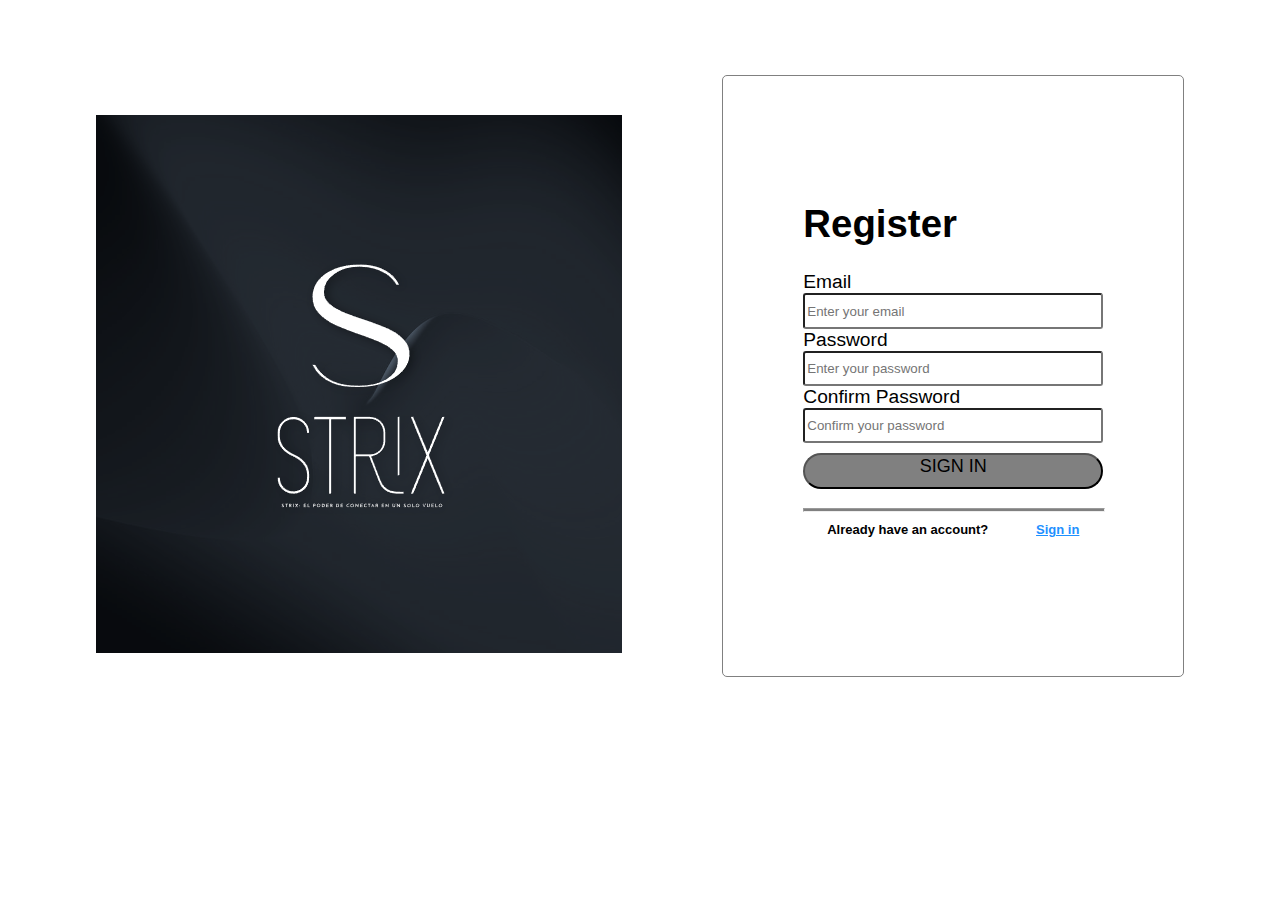
==== 03_Implementation/views/login-register/register.html @ 0e138a02 "Merge pull request #19 from SilverFlin/MoonArt7-Login-Register" ====
<!DOCTYPE html>
<html lang="en">
  <head>
    <meta charset="UTF-8" />
    <meta name="viewport" content="width=device-width, initial-scale=1.0" />
    <title>Register</title>
    <link rel="stylesheet" href="register.css" />
  </head>

  <body>
    <div class="grid-register-container">
      <div class="image-logotype">
        <img src="strix.png" alt="logotype" class="logotype" />
      </div>

      <form action="example.php" class="register-form">
        <div class="register-title"><h1>Register</h1></div>

        <div class="email-input">
          <label for="email">Email</label>
          <input type="email" id="email" placeholder="Enter your email" />
        </div>

        <div class="password-input">
          <label for="password">Password</label>
          <input
            type="password"
            id="password"
            placeholder="Enter your password"
          />
        </div>

        <div class="confirm-password-input">
          <label for="confirm-password">Confirm Password</label>
          <input
            type="password"
            id="confirm-password"
            placeholder="Confirm your password"
          />
        </div>

        <div class="submit-button">
          <button type="submit" id="button-sign-up">SIGN IN</button>
          <hr id="bar" />
        </div>
        <nav class="log-up">
          <label for="joinnow" id="label-join-now"
            >Already have an account?</label
          >
          <a href="" id="link-join-now">Sign in</a>
        </nav>
      </form>
    </div>
  </body>
</html>
---- 03_Implementation/views/login-register/register.css ----
body {
  background-color: white;
  margin: 15px;
  font-size: larger;
  font-family: sans-serif;
}

@media (max-width: 1100px) {
  .image-logotype {
    display: none;
  }
}

input {
  border-radius: 3px;
  height: 30px;
}

.grid-register-container {
  display: flex;
  justify-content: space-evenly;
  align-content: center;
  margin-left: -20px;
  margin-right: -20px;
}

.register-form {
  display: flex;
  flex-direction: column;
  justify-content: space-between;
  border: solid grey 1px;
  margin-top: 60px;
  padding-top: 100px;
  padding-bottom: 150px;
  padding-left: 80px;
  padding-right: 80px;
  border-radius: 5px;
  width: 300px;
  height: 350px;
}

.image-logotype {
  padding-top: 100px;
  padding-bottom: 50px;
  border-radius: 5px;
}

.email-input {
  display: contents;
}

.password-input {
  display: contents;
}

.confirm-password-input {
  display: contents;
}

.submit-button {
  display: contents;
}

.confirm-confirm-input {
  display: contents;
}

#button-sign-up {
  margin-top: 10px;
  margin-bottom: 10px;
  border-radius: 20px;
  background-color: gray;
  padding-bottom: 10px;
  font-size: large;
}

.image-register {
  margin-top: -50px;
}

#label-join-now {
  font-size: small;
  font-weight: bold;
}

#link-join-now {
  color: dodgerblue;
  font-size: small;
  font-weight: bold;
}

.log-up {
  display: flex;
  justify-content: space-around;
  height: 4px;
}

#bar {
  color: black;
  background: grey;
  width: 300px;
  height: 2px;
}
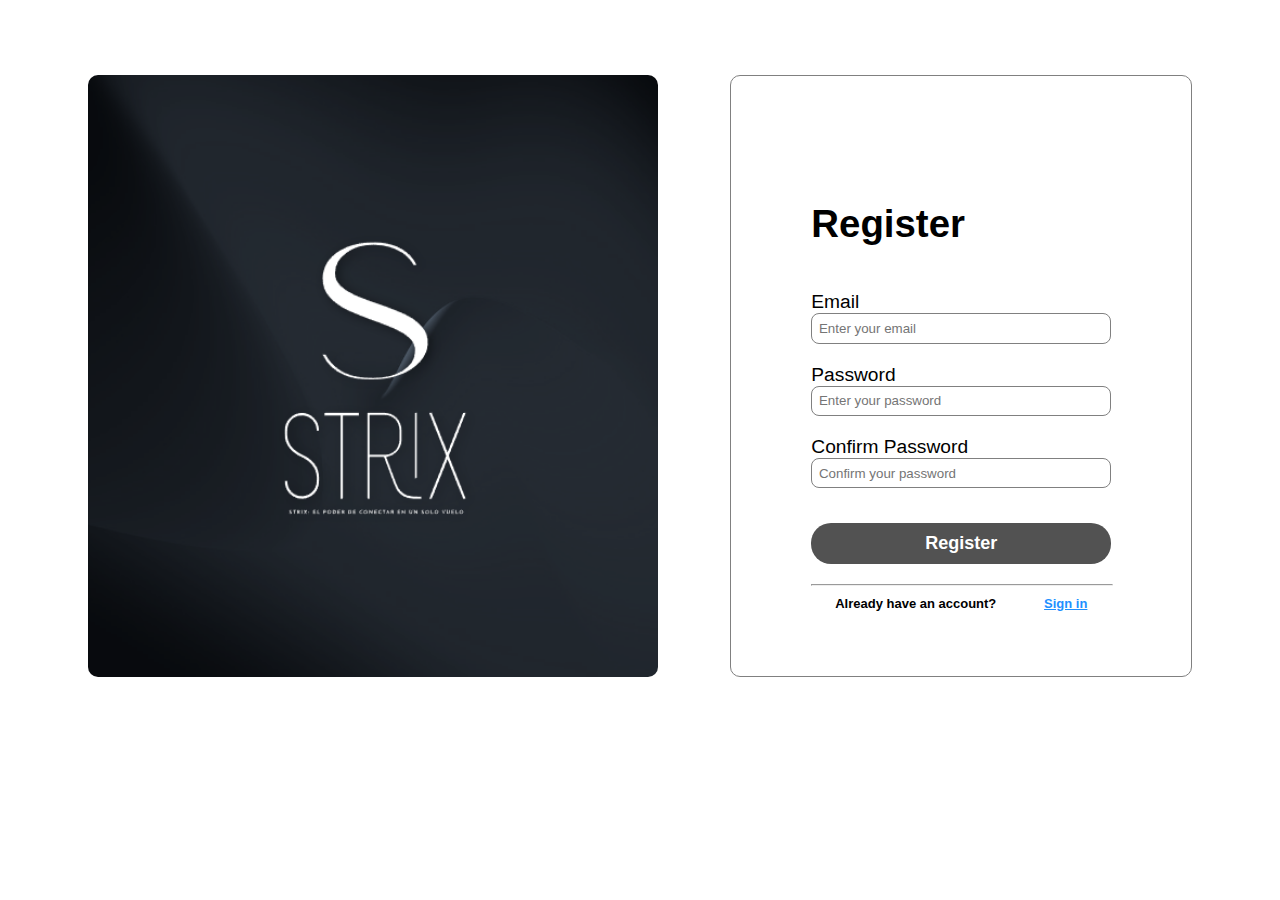
==== commit 39a9a534: "fix: register view design" ====
--- a/03_Implementation/views/login-register/register.html
+++ b/03_Implementation/views/login-register/register.html
@@ -13,15 +13,15 @@
         <img src="strix.png" alt="logotype" class="logotype" />
       </div>
 
-      <form action="example.php" class="register-form">
+      <form class="register-form">
         <div class="register-title"><h1>Register</h1></div>
 
-        <div class="email-input">
+        <div class="content">
           <label for="email">Email</label>
           <input type="email" id="email" placeholder="Enter your email" />
         </div>
 
-        <div class="password-input">
+        <div class="content">
           <label for="password">Password</label>
           <input
             type="password"
@@ -30,7 +30,7 @@
           />
         </div>
 
-        <div class="confirm-password-input">
+        <div class="content">
           <label for="confirm-password">Confirm Password</label>
           <input
             type="password"
@@ -39,8 +39,8 @@
           />
         </div>
 
-        <div class="submit-button">
-          <button type="submit" id="button-sign-up">SIGN IN</button>
+        <div class="content">
+          <button type="submit" id="button-sign-up">Register</button>
           <hr id="bar" />
         </div>
         <nav class="log-up">
--- a/03_Implementation/views/login-register/register.css
+++ b/03_Implementation/views/login-register/register.css
@@ -12,66 +12,65 @@
 }
 
 input {
-  border-radius: 3px;
+  border-radius: 8px;
   height: 30px;
+  border: 1px solid gray;
+  padding: 0.5em;
+}
+
+input:focus {
+  outline: 1px solid dodgerblue;
 }
 
 .grid-register-container {
   display: flex;
   justify-content: space-evenly;
   align-content: center;
-  margin-left: -20px;
-  margin-right: -20px;
 }
 
 .register-form {
   display: flex;
   flex-direction: column;
-  justify-content: space-between;
   border: solid grey 1px;
   margin-top: 60px;
-  padding-top: 100px;
-  padding-bottom: 150px;
-  padding-left: 80px;
-  padding-right: 80px;
-  border-radius: 5px;
+  padding: 100px 80px 150px;
+  border-radius: 10px;
   width: 300px;
   height: 350px;
 }
 
 .image-logotype {
-  padding-top: 100px;
-  padding-bottom: 50px;
-  border-radius: 5px;
+  margin-top: 60px;
 }
 
-.email-input {
+.image-logotype img {
+  width: 570px;
+  height: 100%;
+  border-radius: 10px;
+}
+
+.content {
   display: contents;
 }
 
-.password-input {
-  display: contents;
-}
-
-.confirm-password-input {
-  display: contents;
-}
-
-.submit-button {
-  display: contents;
-}
-
-.confirm-confirm-input {
-  display: contents;
+.content :first-child {
+  margin-top: 20px;
 }
 
 #button-sign-up {
-  margin-top: 10px;
-  margin-bottom: 10px;
+  margin: 35px 0 10px;
   border-radius: 20px;
-  background-color: gray;
-  padding-bottom: 10px;
+  border: none;
+  background-color: #525252;
+  padding: 10px 0;
   font-size: large;
+  color: white;
+  font-weight: 600;
+}
+
+#button-sign-up:hover {
+  background-color: #999696;
+  cursor: pointer;
 }
 
 .image-register {
